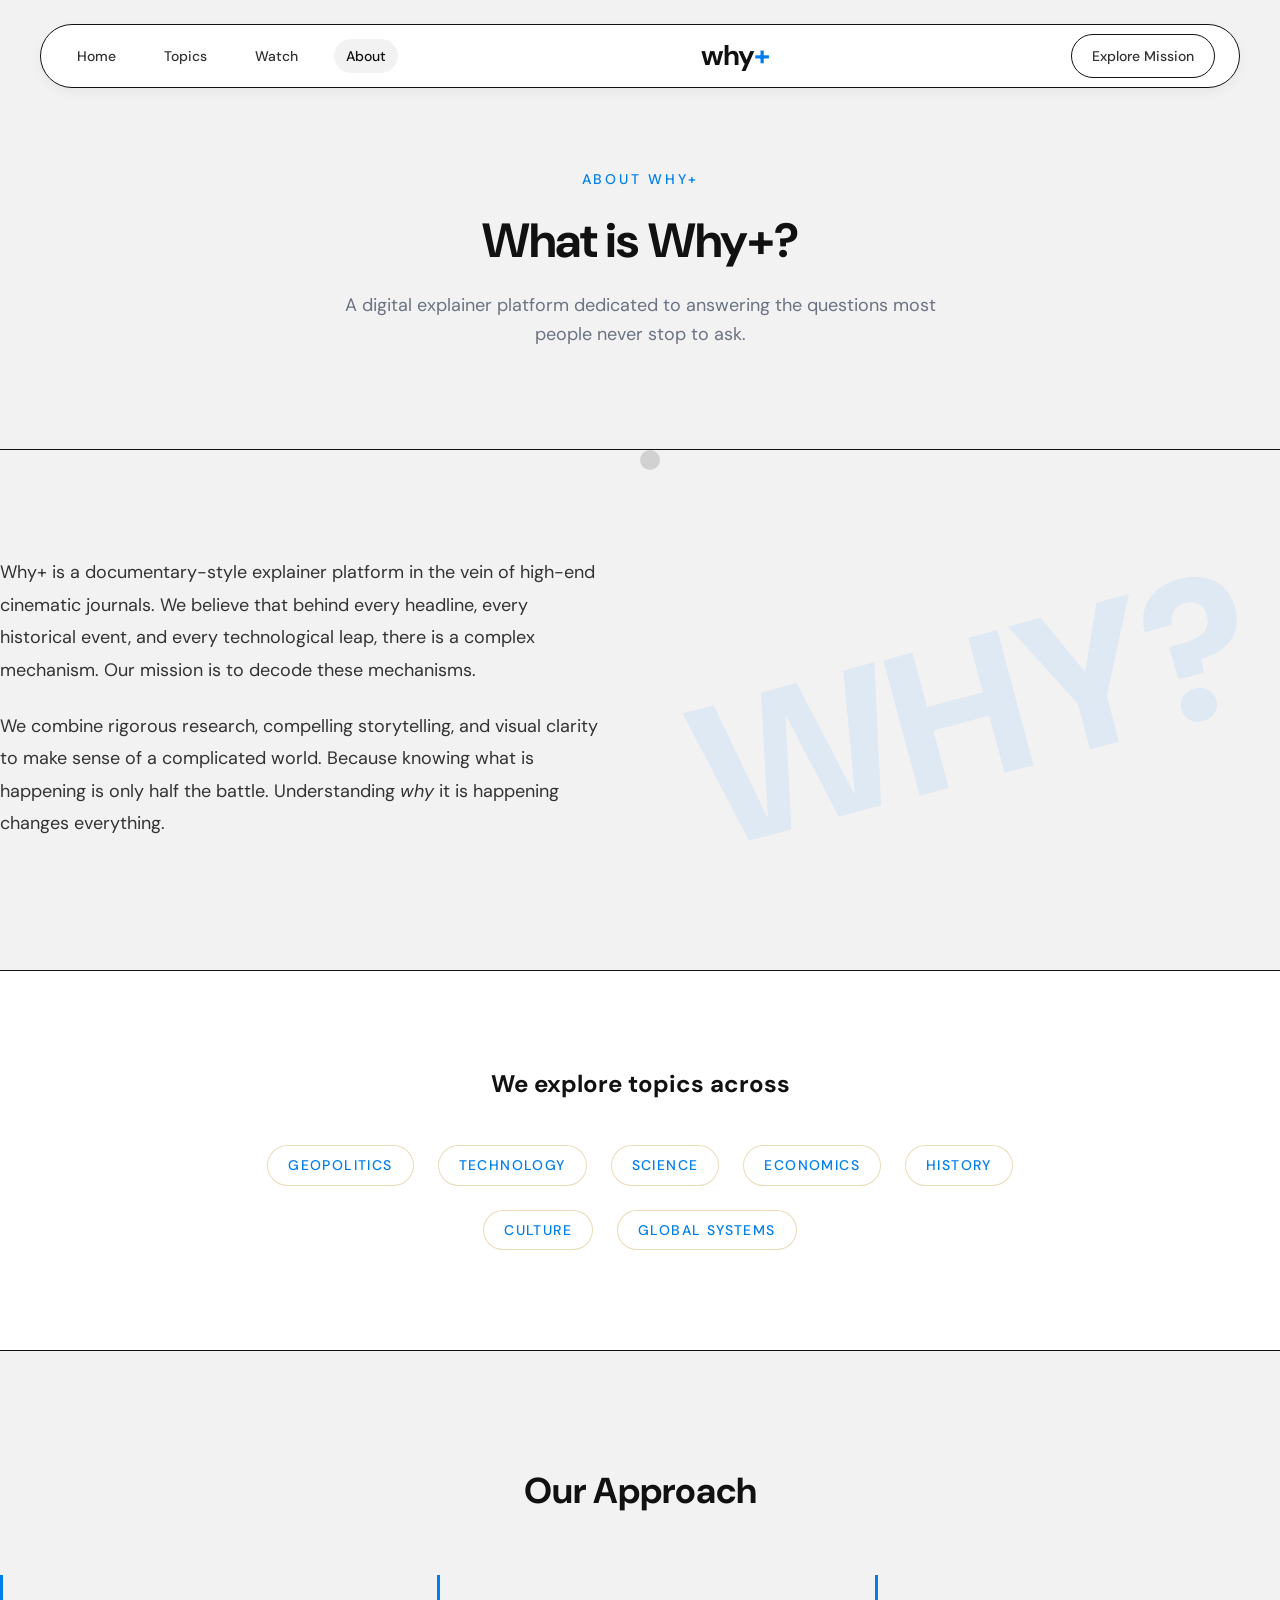
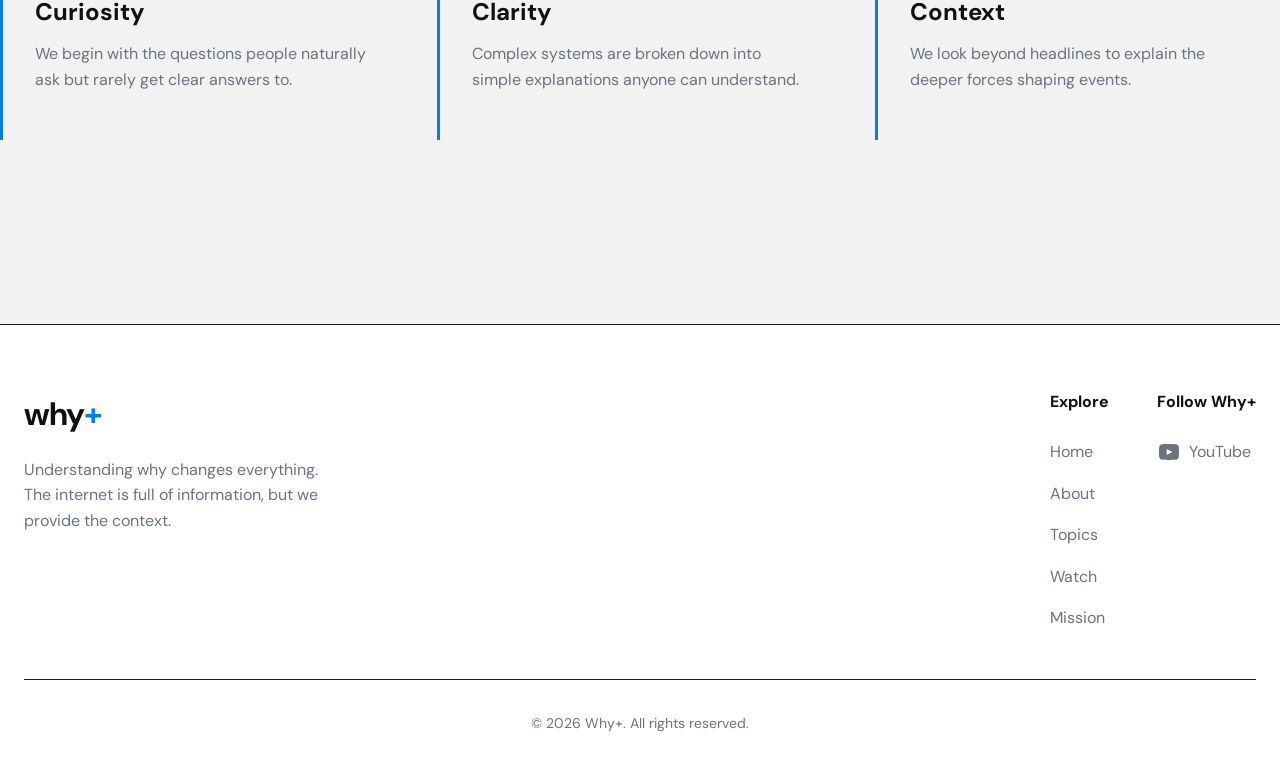
==== about.html @ 6082bd97 "Add files via upload" ====
<!DOCTYPE html>
<html lang="en">
<head>
  <meta charset="UTF-8">
  <meta name="viewport" content="width=device-width, initial-scale=1.0">
  <meta name="description" content="Why+ exists to answer the questions most people never stop to ask.">
  <meta property="og:title" content="Why+ | About Us">
  <meta property="og:description" content="A digital explainer platform decoding geopolitics, technology, and more.">
  <meta property="og:image" content="/assets/og-image.jpg">
  <meta property="og:type" content="website">
  <title>Why+ | About</title>
  <link rel="preconnect" href="https://fonts.googleapis.com">
  <link href="https://fonts.googleapis.com/css2?family=Playfair+Display:ital,wght@0,700;0,900;1,700&family=DM+Sans:wght@300;400;500&display=swap" rel="stylesheet">
  <link rel="stylesheet" href="css/style.css">
  <style>
    /* Specific About Styles */
    .page-hero {
      height: 50vh;
      min-height: 400px;
      display: flex;
      flex-direction: column;
      align-items: center;
      justify-content: center;
      text-align: center;
      padding: 100px var(--space-3) var(--space-4);
      border-bottom: 1px solid var(--border);
    }
    .page-hero-label {
      color: var(--accent);
      font-weight: 500;
      letter-spacing: 0.2em;
      text-transform: uppercase;
      font-size: 14px;
      margin-bottom: var(--space-3);
    }
    .page-hero h1 {
      font-size: 40px;
      margin-bottom: var(--space-3);
    }
    @media (min-width: 768px) {
      .page-hero h1 { font-size: 48px; }
    }
    .page-hero-sub {
      color: var(--text-secondary);
      font-size: 18px;
      max-width: 600px;
      line-height: 1.6;
      margin: 0 auto;
    }
    
    .about-body {
      padding: 100px 0;
      display: grid;
      grid-template-columns: 1fr;
      gap: var(--space-8);
      align-items: center;
    }
    @media (min-width: 768px) {
      .about-body { grid-template-columns: 1fr 1fr; }
    }
    .about-text {
      font-size: 18px;
      line-height: 1.8;
      color: var(--text-primary);
    }
    .about-decorative {
      position: relative;
      height: 100%;
      min-height: 300px;
      display: flex;
      align-items: center;
      justify-content: center;
      overflow: hidden;
    }
    .about-decorative-text {
      font-family: var(--font-display);
      font-weight: 900;
      font-size: 140px;
      color: var(--accent);
      opacity: 0.08;
      transform: rotate(-15deg);
      pointer-events: none;
      white-space: nowrap;
    }
    @media (min-width: 768px) {
      .about-decorative-text { font-size: 200px; }
    }

    .topics-list-section {
      text-align: center;
      padding: 100px 0;
      background: var(--bg-secondary);
      border-top: 1px solid var(--border);
      border-bottom: 1px solid var(--border);
    }
    .topics-list-heading {
      font-size: 24px;
      margin-bottom: var(--space-6);
    }
    .pills-container {
      display: flex;
      flex-wrap: wrap;
      justify-content: center;
      gap: var(--space-3);
      max-width: 800px;
      margin: 0 auto;
    }
    .pill {
      background: var(--bg-elevated);
      border: 1px solid rgba(201, 168, 76, 0.4);
      color: var(--accent);
      padding: 8px 20px;
      border-radius: var(--radius-pill);
      font-weight: 500;
      letter-spacing: 0.1em;
      text-transform: uppercase;
      font-size: 14px;
    }

    .approach-section { padding: 120px 0; }
    .approach-heading { text-align: center; font-size: 36px; margin-bottom: var(--space-8); }
    .approach-grid {
      display: grid;
      grid-template-columns: 1fr;
      gap: var(--space-6);
    }
    @media (min-width: 768px) {
      .approach-grid { grid-template-columns: repeat(3, 1fr); gap: var(--space-4); }
    }
    .principle-card { border-left: 3px solid var(--accent); padding: var(--space-3) var(--space-4); }
    .principle-title { font-family: var(--font-display); font-size: 24px; color: var(--text-heading); margin-bottom: var(--space-2); }
    .principle-desc { font-size: 16px; color: var(--text-secondary); line-height: 1.6; }
  </style>
</head>
<body>
  <div class="custom-cursor"></div>

  <!-- Navbar -->
  <nav class="navbar">
    <div class="nav-container">
      <div class="nav-links">
        <a href="index.html">Home</a>
        <a href="topics.html">Topics</a>
        <a href="watch.html">Watch</a>
        <a href="about.html">About</a>
      </div>
      
      <a href="index.html" class="nav-logo">
        why<span class="plus">+</span>
      </a>
      
      <div style="display: flex; gap: 16px; align-items: center;">
        <button class="hamburger" aria-label="Toggle menu"><span></span><span></span><span></span></button>
        <a href="mission.html" class="nav-cta">Explore Mission</a>
      </div>
    </div>
  </nav>

  <header class="page-hero">
    <div class="page-hero-label">ABOUT WHY+</div>
    <h1>What is Why+?</h1>
    <p class="page-hero-sub">A digital explainer platform dedicated to answering the questions most people never stop to ask.</p>
  </header>

  <section class="container about-body reveal">
    <div class="about-text">
      <p>Why+ is a documentary-style explainer platform in the vein of high-end cinematic journals. We believe that behind every headline, every historical event, and every technological leap, there is a complex mechanism. Our mission is to decode these mechanisms.</p>
      <p>We combine rigorous research, compelling storytelling, and visual clarity to make sense of a complicated world. Because knowing what is happening is only half the battle. Understanding <em>why</em> it is happening changes everything.</p>
    </div>
    <div class="about-decorative">
      <div class="about-decorative-text">WHY?</div>
    </div>
  </section>

  <section class="topics-list-section reveal">
    <div class="container">
      <h2 class="topics-list-heading">We explore topics across</h2>
      <div class="pills-container">
        <span class="pill">Geopolitics</span>
        <span class="pill">Technology</span>
        <span class="pill">Science</span>
        <span class="pill">Economics</span>
        <span class="pill">History</span>
        <span class="pill">Culture</span>
        <span class="pill">Global Systems</span>
      </div>
    </div>
  </section>

  <section class="container approach-section reveal">
    <h2 class="approach-heading">Our Approach</h2>
    <div class="approach-grid">
      <div class="principle-card">
        <h3 class="principle-title">Curiosity</h3>
        <p class="principle-desc">We begin with the questions people naturally ask but rarely get clear answers to.</p>
      </div>
      <div class="principle-card">
        <h3 class="principle-title">Clarity</h3>
        <p class="principle-desc">Complex systems are broken down into simple explanations anyone can understand.</p>
      </div>
      <div class="principle-card">
        <h3 class="principle-title">Context</h3>
        <p class="principle-desc">We look beyond headlines to explain the deeper forces shaping events.</p>
      </div>
    </div>
  </section>

  <!-- Footer -->
  <footer class="footer">
    <div class="container">
      <div class="footer-top">
        <div class="footer-col" style="flex: 2;">
          <div class="footer-logo">why<span class="plus">+</span></div>
          <p style="max-width: 300px;">Understanding why changes everything. The internet is full of information, but we provide the context.</p>
        </div>
        <div class="footer-col footer-nav">
          <span style="font-weight: 700; color: var(--text-heading); margin-bottom: 8px;">Explore</span>
          <a href="index.html">Home</a>
          <a href="about.html">About</a>
          <a href="topics.html">Topics</a>
          <a href="watch.html">Watch</a>
          <a href="mission.html">Mission</a>
        </div>
        <div class="footer-col footer-col-3">
          <span style="font-weight: 700; color: var(--text-heading); margin-bottom: 8px;">Follow Why+</span>
          <a href="#" style="display: flex; align-items: center; gap: 8px;">
            <svg width="24" height="24" viewBox="0 0 24 24" fill="currentColor"><path d="M21.582,6.186c-0.23-0.86-0.908-1.538-1.768-1.768C18.254,4,12,4,12,4S5.746,4,4.186,4.418 c-0.86,0.23-1.538,0.908-1.768,1.768C2,7.746,2,12,2,12s0,4.254,0.418,5.814c0.23,0.86,0.908,1.538,1.768,1.768 C5.746,20,12,20,12,20s6.254,0,7.814-0.418c0.86-0.23,1.538-0.908,1.768-1.768C22,16.254,22,12,22,12S22,7.746,21.582,6.186z M9.667,14.93V9.07L15.333,12L9.667,14.93z"/></svg>
            YouTube
          </a>
        </div>
      </div>
      <div class="footer-bottom">&copy; 2026 Why+. All rights reserved.</div>
    </div>
  </footer>

  <script src="js/main.js"></script>
</body>
</html>
---- css/style.css ----
/* <!-- LOGO HERE --> */
/* <!-- DESIGN REFERENCE: adjust colors/fonts here --> */

@import url('https://fonts.googleapis.com/css2?family=Playfair+Display:ital,wght@0,700;0,900;1,700&family=DM+Sans:wght@300;400;500;700&display=swap');

:root {
  --bg-primary: #f2f2f3;
  /* Light gray page background */
  --bg-secondary: #ffffff;
  /* White card background */
  --bg-elevated: #ffffff;
  /* White nav background */
  --accent: #017EED;
  /* Lime green */
  --accent-hover: #017fedb0;
  /* Darker lime */
  --text-primary: #333333;
  /* Dark gray text */
  --text-secondary: #6b7280;
  /* Medium gray text */
  --text-heading: #111111;
  /* Near black heading */
  --border: #111111;
  /* Dark solid border matching reference */
  --divider: #121F29;
  /* Soft divider */

  --logo-blue: #017EED;

  /* Typography */
  --font-display: 'DM Sans', sans-serif;
  /* Clean sans-serif for modern look */
  --font-body: 'DM Sans', sans-serif;

  /* Spacing (8px system) */
  --space-1: 8px;
  --space-2: 16px;
  --space-3: 24px;
  --space-4: 32px;
  --space-6: 48px;
  --space-8: 64px;
  --space-12: 96px;
  --space-16: 128px;

  /* Border Radius */
  --radius-button: 100px;
  --radius-card: 20px;
  --radius-pill: 100px;
}

/* Global Reset */
* {
  margin: 0;
  padding: 0;
  box-sizing: border-box;
}

html {
  font-family: var(--font-body);
  background-color: var(--bg-primary);
  color: var(--text-primary);
  scroll-behavior: smooth;
  overflow-x: hidden;
}

body {
  font-weight: 400;
  line-height: 1.6;
  overflow-x: hidden;
  position: relative;
}

body.no-scroll {
  overflow: hidden;
}

/* Typography Base */
h1,
h2,
h3,
h4,
h5,
h6 {
  font-family: var(--font-display);
  color: var(--text-heading);
  line-height: 1.1;
  font-weight: 700;
  margin-bottom: var(--space-2);
}

h1 {
  font-weight: 700;
  letter-spacing: -0.02em;
}

a {
  color: inherit;
  text-decoration: none;
  transition: all 0.25s ease;
}

p {
  margin-bottom: var(--space-3);
}

/* Layout Classes */
.container {
  max-width: 1280px;
  margin: 0 auto;
  padding: 0 var(--space-3);
  position: relative;
  z-index: 10;
}

.container-narrow {
  max-width: 760px;
  margin: 0 auto;
  padding: 0 var(--space-3);
  position: relative;
  z-index: 10;
}

/* Page Transitions */
.page-enter {
  opacity: 0;
  transform: translateY(20px);
}

.page-enter-active {
  animation: pageFadeUp 600ms cubic-bezier(0.22, 1, 0.36, 1) forwards;
}

@keyframes pageFadeUp {
  from {
    opacity: 0;
    transform: translateY(20px);
  }

  to {
    opacity: 1;
    transform: translateY(0);
  }
}

@keyframes fadeSlideUp {
  from {
    opacity: 0;
    transform: translateY(32px);
  }

  to {
    opacity: 1;
    transform: translateY(0);
  }
}

/* Scroll Animations */
.reveal {
  opacity: 0;
  transform: translateY(32px);
  transition: opacity 0.7s ease, transform 0.7s ease;
}

.reveal.visible {
  opacity: 1;
  transform: translateY(0);
}

/* 4.1 Navigation Bar */
.navbar {
  position: fixed;
  top: var(--space-3);
  left: 50%;
  transform: translateX(-50%);
  width: calc(100% - 48px);
  max-width: 1200px;
  height: 64px;
  background: var(--bg-elevated);
  border: 1px solid var(--border);
  border-radius: var(--radius-pill);
  z-index: 1000;
  display: flex;
  align-items: center;
  box-shadow: 0 4px 12px rgba(0, 0, 0, 0.05);
}

.nav-container {
  display: flex;
  justify-content: space-between;
  align-items: center;
  width: 100%;
  padding: 0 var(--space-3);
}

.nav-logo {
  font-family: var(--font-display);
  font-size: 28px;
  font-weight: 700;
  color: var(--text-heading);
  letter-spacing: -1px;
  display: flex;
  align-items: center;
}

.nav-logo .plus {
  color: var(--logo-blue);
  font-weight: 700;
}

.nav-links {
  display: flex;
  gap: var(--space-3);
}

.nav-links a {
  font-size: 14px;
  font-weight: 500;
  color: var(--text-primary);
  padding: 6px 12px;
  border-radius: var(--radius-pill);
}

.nav-links a:hover,
.nav-links a.active {
  background: rgba(0, 0, 0, 0.05);
  color: var(--text-heading);
}

.nav-cta {
  font-size: 14px;
  font-weight: 500;
  padding: 10px 20px;
  border: 1px solid var(--border);
  border-radius: var(--radius-pill);
  transition: all 0.2s ease;
}

.nav-cta:hover {
  background: var(--border);
  color: var(--bg-elevated);
}

/* Hamburger Menu Mobile */
.hamburger {
  display: none;
  background: none;
  border: none;
  cursor: pointer;
  padding: 8px;
  gap: 6px;
  flex-direction: column;
}

.hamburger span {
  display: block;
  width: 24px;
  height: 2px;
  background-color: var(--text-heading);
  transition: 0.3s ease;
}

@media (max-width: 767px) {
  .hamburger {
    display: flex;
  }

  .nav-links {
    position: fixed;
    top: 90px;
    left: 24px;
    right: 24px;
    background: var(--bg-elevated);
    border: 1px solid var(--border);
    border-radius: var(--radius-card);
    flex-direction: column;
    align-items: center;
    justify-content: center;
    gap: var(--space-4);
    padding: var(--space-6) 0;
    opacity: 0;
    pointer-events: none;
    transition: opacity 0.3s ease, transform 0.3s ease;
    transform: translateY(-10px);
    box-shadow: 0 10px 25px rgba(0, 0, 0, 0.1);
  }

  .nav-links.open {
    opacity: 1;
    pointer-events: auto;
    transform: translateY(0);
  }
}

/* Buttons */
.btn {
  display: inline-flex;
  align-items: center;
  justify-content: center;
  padding: 12px 28px;
  font-family: var(--font-body);
  font-weight: 500;
  font-size: 16px;
  border-radius: var(--radius-pill);
  cursor: pointer;
  transition: all 0.25s ease;
  background: var(--bg-secondary);
  color: var(--text-heading);
  border: 1px solid var(--border);
}

.btn:hover {
  transform: translateY(-2px);
  box-shadow: 0 4px 12px rgba(0, 0, 0, 0.1);
}

.btn-solid {
  background: var(--accent);
  color: var(--text-heading);
  border: 1px solid var(--border);
}

.btn-solid:hover {
  background: var(--accent-hover);
}

/* Custom Cursor */
.custom-cursor {
  display: none;
}

@media (pointer: fine) {
  .custom-cursor {
    display: block;
    position: fixed;
    top: 0;
    left: 0;
    width: 20px;
    height: 20px;
    border-radius: 50%;
    background-color: var(--text-heading);
    opacity: 0.15;
    pointer-events: none;
    z-index: 10000;
    transition: transform 0.1s linear;
    transform: translate(-50%, -50%);
  }
}

/* Footer */
.footer {
  background: var(--bg-secondary);
  border-top: 1px solid var(--border);
  padding: var(--space-8) 0 var(--space-4);
  color: var(--text-secondary);
  margin-top: var(--space-8);
}

.footer-top {
  display: flex;
  flex-direction: column;
  gap: var(--space-6);
  margin-bottom: var(--space-6);
}

@media (min-width: 768px) {
  .footer-top {
    flex-direction: row;
    justify-content: space-between;
  }
}

.footer-logo {
  font-family: var(--font-display);
  font-size: 32px;
  font-weight: 700;
  color: var(--text-heading);
  letter-spacing: -1px;
  margin-bottom: var(--space-2);
}

.footer-logo .plus {
  color: var(--logo-blue);
  font-weight: 700;
}

.footer-nav {
  display: flex;
  flex-direction: column;
  gap: var(--space-2);
}

.footer-nav a:hover {
  color: var(--text-heading);
}

.footer-col-3 {
  display: flex;
  flex-direction: column;
  gap: var(--space-2);
}

.footer-bottom {
  text-align: center;
  font-size: 14px;
  padding-top: var(--space-4);
  border-top: 1px solid var(--divider);
}
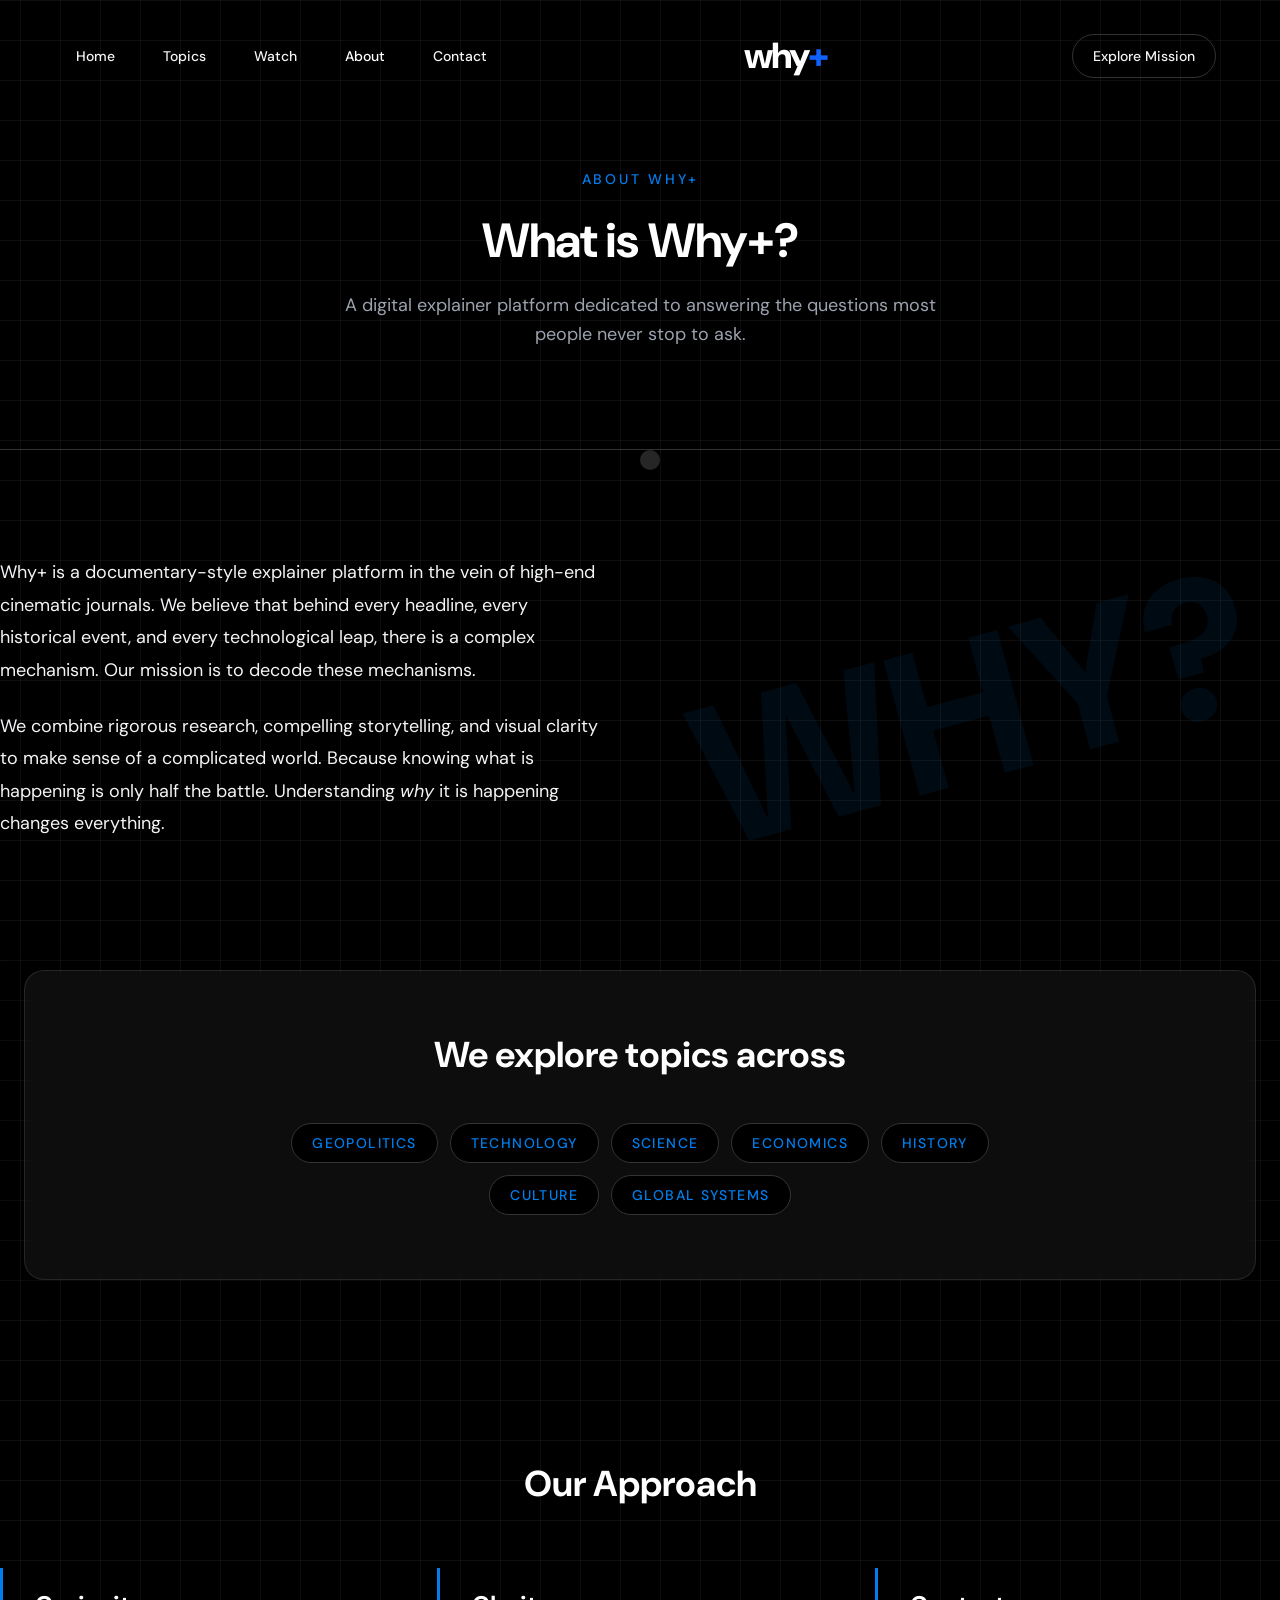
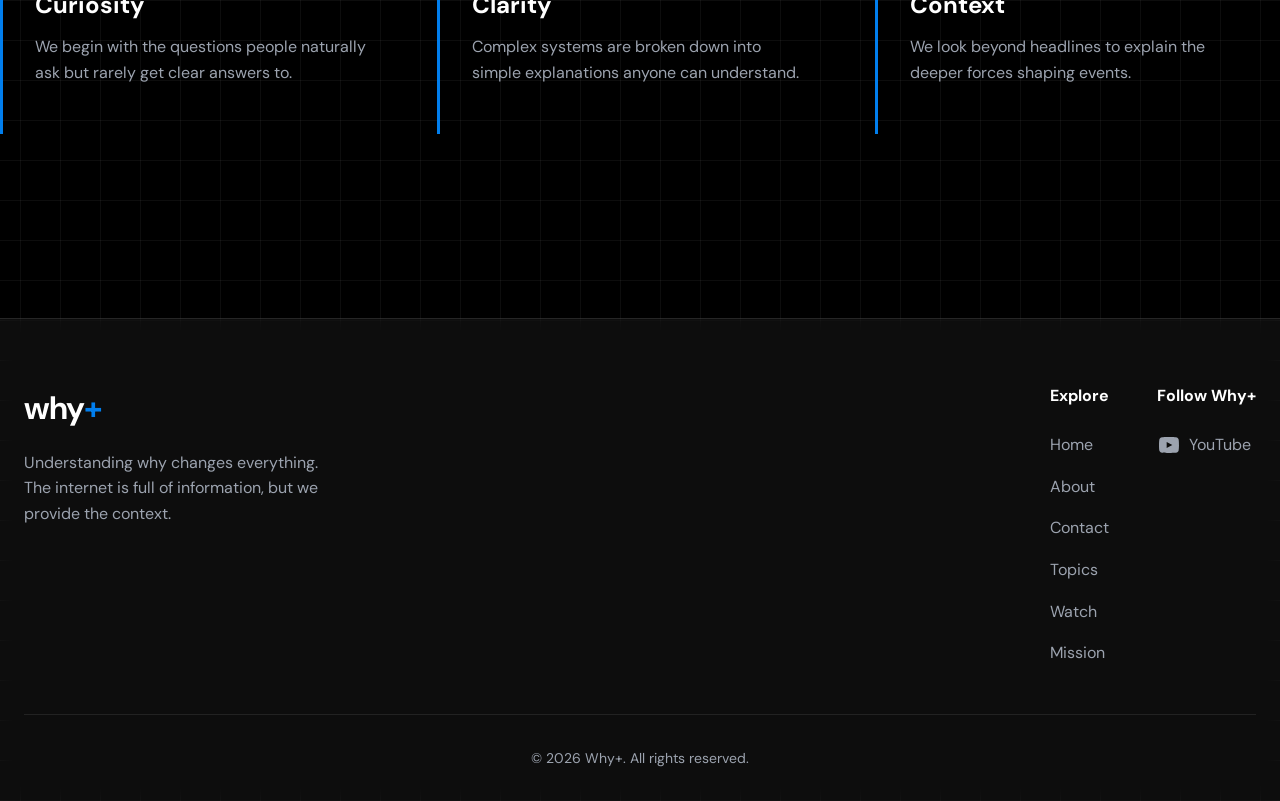
==== commit 0dabd3e2: "Update about.html" ====
--- a/about.html
+++ b/about.html
@@ -143,6 +143,7 @@
         <a href="topics.html">Topics</a>
         <a href="watch.html">Watch</a>
         <a href="about.html">About</a>
+        <a href="contact.html">Contact</a>
       </div>
       
       <a href="index.html" class="nav-logo">
@@ -172,17 +173,18 @@
     </div>
   </section>
 
-  <section class="topics-list-section reveal">
-    <div class="container">
-      <h2 class="topics-list-heading">We explore topics across</h2>
-      <div class="pills-container">
-        <span class="pill">Geopolitics</span>
-        <span class="pill">Technology</span>
-        <span class="pill">Science</span>
-        <span class="pill">Economics</span>
-        <span class="pill">History</span>
-        <span class="pill">Culture</span>
-        <span class="pill">Global Systems</span>
+  <!-- Topics List -->
+  <section class="container">
+    <div class="reveal" style="background: var(--bg-secondary); border: 1px solid rgba(255, 255, 255, 0.1); backdrop-filter: blur(12px); -webkit-backdrop-filter: blur(12px); border-radius: var(--radius-card); padding: var(--space-8) var(--space-4); text-align: center; margin-bottom: var(--space-8); box-shadow: 0 8px 32px rgba(0,0,0,0.3);">
+      <h2 style="font-size: 36px; margin-bottom: var(--space-6);">We explore topics across</h2>
+      <div style="display: flex; flex-wrap: wrap; justify-content: center; gap: 12px; max-width: 800px; margin: 0 auto;">
+        <span class="pill" style="background: var(--bg-primary); border: 1px solid var(--border);">Geopolitics</span>
+        <span class="pill" style="background: var(--bg-primary); border: 1px solid var(--border);">Technology</span>
+        <span class="pill" style="background: var(--bg-primary); border: 1px solid var(--border);">Science</span>
+        <span class="pill" style="background: var(--bg-primary); border: 1px solid var(--border);">Economics</span>
+        <span class="pill" style="background: var(--bg-primary); border: 1px solid var(--border);">History</span>
+        <span class="pill" style="background: var(--bg-primary); border: 1px solid var(--border);">Culture</span>
+        <span class="pill" style="background: var(--bg-primary); border: 1px solid var(--border);">Global Systems</span>
       </div>
     </div>
   </section>
@@ -217,6 +219,7 @@
           <span style="font-weight: 700; color: var(--text-heading); margin-bottom: 8px;">Explore</span>
           <a href="index.html">Home</a>
           <a href="about.html">About</a>
+          <a href="contact.html">Contact</a>
           <a href="topics.html">Topics</a>
           <a href="watch.html">Watch</a>
           <a href="mission.html">Mission</a>
--- a/css/style.css
+++ b/css/style.css
@@ -4,25 +4,23 @@
 @import url('https://fonts.googleapis.com/css2?family=Playfair+Display:ital,wght@0,700;0,900;1,700&family=DM+Sans:wght@300;400;500;700&display=swap');
 
 :root {
-  --bg-primary: #f2f2f3;
-  /* Light gray page background */
-  --bg-secondary: #ffffff;
-  /* White card background */
-  --bg-elevated: #ffffff;
-  /* White nav background */
+  --bg-primary: #000000;
+  --bg-secondary: rgba(255, 255, 255, 0.05);
+  /* Tranculent glass overlay */
+  --bg-elevated: transparent;
+  /* Transparent nav background */
   --accent: #017EED;
-  /* Lime green */
+  /* Theme Blue */
   --accent-hover: #017fedb0;
-  /* Darker lime */
-  --text-primary: #333333;
-  /* Dark gray text */
-  --text-secondary: #6b7280;
+  --text-primary: #f3f4f6;
+  /* Light gray text */
+  --text-secondary: #9ca3af;
   /* Medium gray text */
-  --text-heading: #111111;
-  /* Near black heading */
-  --border: #111111;
-  /* Dark solid border matching reference */
-  --divider: #121F29;
+  --text-heading: #ffffff;
+  /* White headings */
+  --border: #333333;
+  /* Lighter border for contrast in dark mode */
+  --divider: #222222;
   /* Soft divider */
 
   --logo-blue: #017EED;
@@ -68,6 +66,12 @@
   line-height: 1.6;
   overflow-x: hidden;
   position: relative;
+  background-color: var(--bg-primary); /* #000000 */
+  background-image: 
+    linear-gradient(rgba(255, 255, 255, 0.05) 1px, transparent 1px),
+    linear-gradient(90deg, rgba(255, 255, 255, 0.05) 1px, transparent 1px);
+  background-size: 40px 40px;
+  background-position: center top;
 }
 
 body.no-scroll {
@@ -175,13 +179,11 @@
   width: calc(100% - 48px);
   max-width: 1200px;
   height: 64px;
-  background: var(--bg-elevated);
-  border: 1px solid var(--border);
-  border-radius: var(--radius-pill);
+  background: transparent;
+  border: none;
   z-index: 1000;
   display: flex;
   align-items: center;
-  box-shadow: 0 4px 12px rgba(0, 0, 0, 0.05);
 }
 
 .nav-container {
@@ -194,17 +196,22 @@
 
 .nav-logo {
   font-family: var(--font-display);
-  font-size: 28px;
-  font-weight: 700;
-  color: var(--text-heading);
-  letter-spacing: -1px;
+  font-size: 36px;
+  font-weight: 900;
+  color: #ffffff; /* Explicitly white text for dark background */
+  letter-spacing: -2px;
   display: flex;
   align-items: center;
+  transition: transform 0.2s ease;
+}
+
+.nav-logo:hover {
+  transform: scale(1.05);
 }
 
 .nav-logo .plus {
-  color: var(--logo-blue);
-  font-weight: 700;
+  color: #0f62fe; /* Matching the deep blue from the image */
+  font-weight: 900;
 }
 
 .nav-links {
@@ -304,8 +311,10 @@
   cursor: pointer;
   transition: all 0.25s ease;
   background: var(--bg-secondary);
-  color: var(--text-heading);
-  border: 1px solid var(--border);
+  backdrop-filter: blur(12px);
+  -webkit-backdrop-filter: blur(12px);
+  color: var(--text-heading);
+  border: 1px solid rgba(255, 255, 255, 0.1);
 }
 
 .btn:hover {
@@ -349,7 +358,9 @@
 /* Footer */
 .footer {
   background: var(--bg-secondary);
-  border-top: 1px solid var(--border);
+  backdrop-filter: blur(12px);
+  -webkit-backdrop-filter: blur(12px);
+  border-top: 1px solid rgba(255, 255, 255, 0.1);
   padding: var(--space-8) 0 var(--space-4);
   color: var(--text-secondary);
   margin-top: var(--space-8);
@@ -404,4 +415,4 @@
   font-size: 14px;
   padding-top: var(--space-4);
   border-top: 1px solid var(--divider);
-}+}
